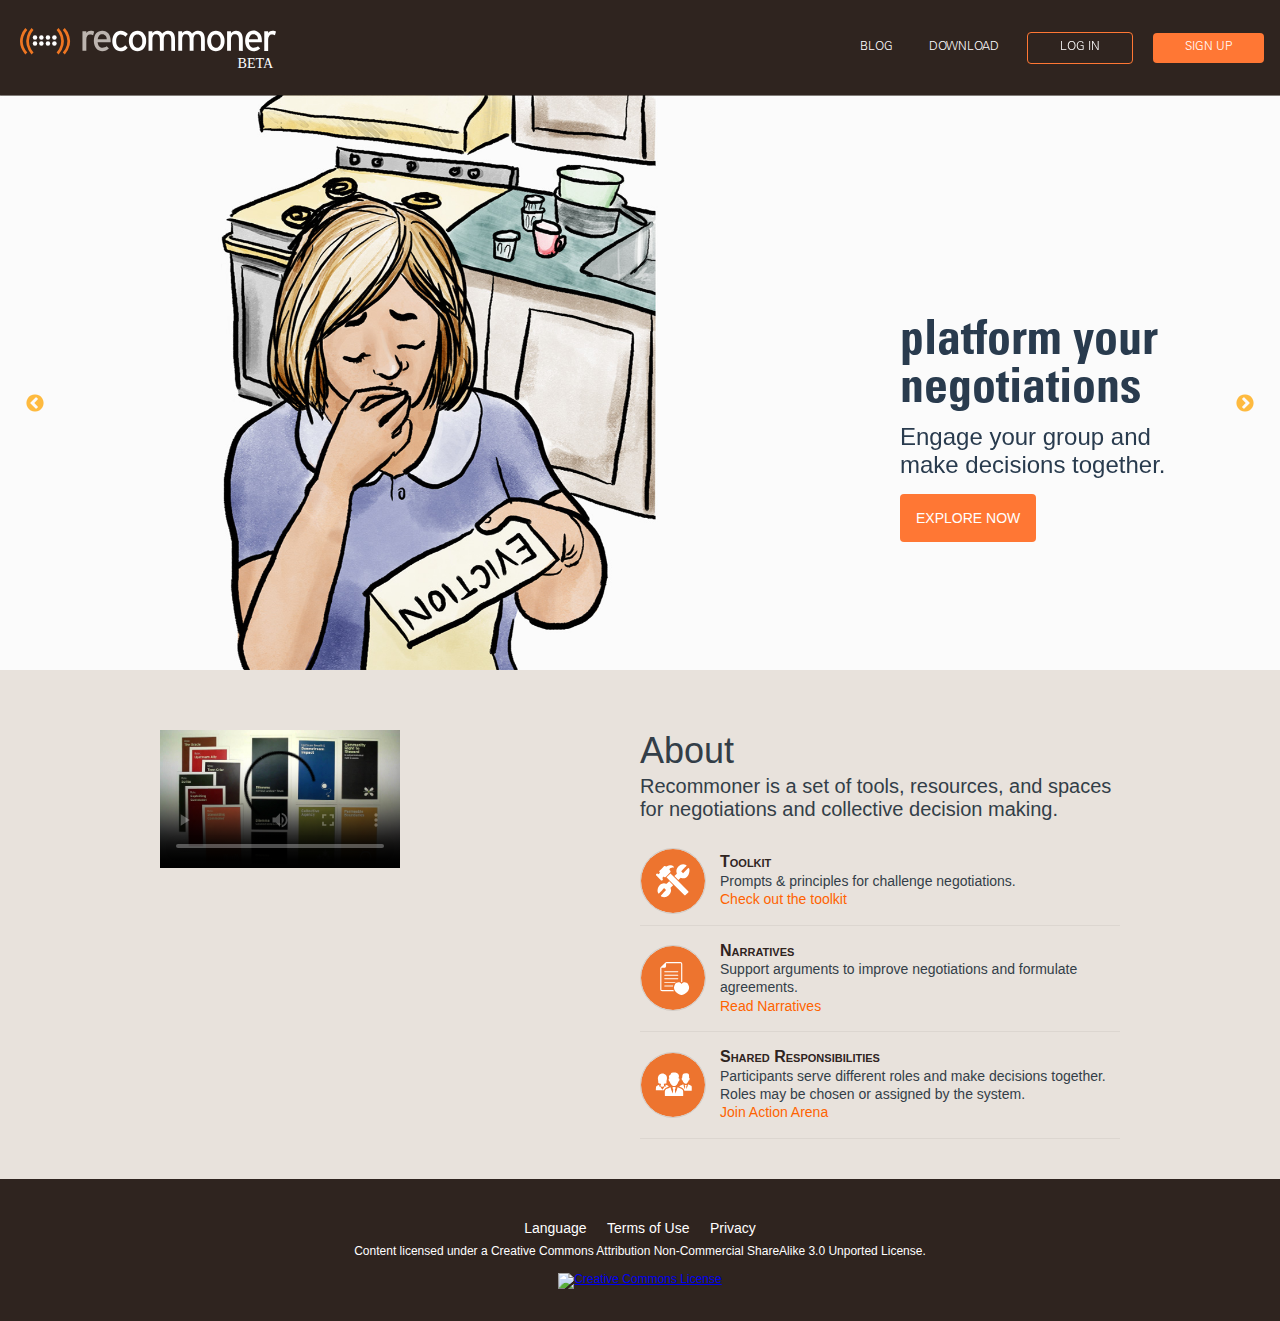
==== beta/index.html @ 53f6404b "move all files to beta folder" ====
<!DOCTYPE html>
<html>

<head>
    <meta charset="UTF-8">
    <meta name="description" content="Recommoner is a platform built to address social dilemmas.">
    <meta http-equiv="Content-Type" content="text/html; charset=utf-8">
    <meta http-equiv="X-UA-Compatible" content="IE=edge,chrome=1">
    <meta name=viewport content="width=device-width, initial-scale=1">

    <title>Recommoner</title>

    <link rel="apple-touch-icon" sizes="152x152" href="/apple-touch-icon.png">
    <link rel="icon" type="image/png" href="/favicon-32x32.png" sizes="32x32">
    <link rel="icon" type="image/png" href="/favicon-16x16.png" sizes="16x16">
    <link rel="manifest" href="/manifest.json">
    <link rel="mask-icon" href="/safari-pinned-tab.svg" color="#5bbad5">
    <meta name="theme-color" content="#ffffff">

    <link rel="stylesheet" type="text/css" href="slick/slick.css" />
    <link rel="stylesheet" type="text/css" href="slick/slick-theme.css" />

    <link href="https://vjs.zencdn.net/5.19.2/video-js.css" rel="stylesheet">

    <link rel="stylesheet" type="text/css" href="css/tachyons.css">
    <link rel="stylesheet" type="text/css" href="css/style.css" />

    <!-- <script src="https://use.fontawesome.com/e6d8ed2f0f.js"></script> -->
    <!-- generic fontawesome -->
    <script src="https://use.fontawesome.com/c4970f7ace.js"></script>
    <!-- my specific asynchronous fontawesome -->

    <style>
    .bulletpoint .title {
            color: #2f241f;
            display: block;
        }

        .bulletpoint .desc {
            display: block;
        }

        .slick-next {
            right: 25px;
            z-index: 10;
        }

        .slick-next:before,
        .slick-prev:before {
            color: orange;
            height: 2em;
            width: 2em;
        }

        .slick-prev {
            left: 25px;
            z-index: 10;
        }

        .video-dimensions {
            padding-top: 2em;
            width: 400px;
            height: 250px;
            max-width: 600px;
            max-height: 425px
        }

        #about {
            background-color: #e8e2dc;
            color: #333e48;
            display: block;
            border-radius: 4px;
            padding: 2em;
        }

        #slider {
            overflow: hidden;
            padding-bottom: 15px;
            margin-bottom: -15px;
        }

        #wrapper {
            background-color: #e8e2dc;
        }
    }
    </style>

</head>

<body class="">
    <main id="wrapper">
        <header class="">
            <nav class="dt w-100 center pa3">
                <div class="dtc w2 v-mid pa1">
                    <a href="#" class="dib w5 h2 pv2">
                        <img src="img/logo-beta.svg">
                    </a>
                </div>
                <div id="navlinks" class="dtc tr pt3 ph3">
                    <a class="f7 hover-orange no-underline white dn dib-l pv2 ph3" href="http://recommoning.com" target="_blank">Blog</a>
                    <a class="f7 hover-orange no-underline white dn dib-l pv2 ph3" href="download.html">Download</a>
                    <a id="loginBtn" class="f7 hover-orange no-underline white dib ml2 pv2 ph4 ba br2 mr2 mr3-ns grow" href="login.html">Log In</a>
                    <a id="signupBtn" class="f7 hover-white no-underline white dib mh0 pv2 ph4 br2 mr2 mr3-ns grow" href="login.html">Sign Up</a>
                </div>
            </nav>
        </header>
        <div id="slider" class="">
            <div class="cover bg-left pv6 db" style="background-image: url(img/eviction.jpg);">
                <div id="maintext" class="pt5 ph1 mr5 measure-narrow fr">
                    <h1 class="f2 f1-l mb0 lh-solid">platform your negotiations</h1>
                    <h2 class="f3 mt2 mb3 fw4">Engage your group and make decisions together.                                        </h2>
                    <a id="exploreBtn" class="f6 hover-white no-underline white dib pa3 br2 mr2 mr3-ns grow ttu" href="construction/">Explore Now</a>
                </div>
            </div>
            <div class="cover bg-left pv6 db" style="background-image: url(img/village.jpg);">
                <div id="maintext" class="pt5 ph1 mr5 measure-narrow fr">
                    <h1 class="f2 f1-l mb0 lh-solid">different roles</h1>
                    <h2 class="f3 mt2 mb3 fw4">Based on the Yoruba village idea, roles open up new spaces for commons-based agreements. </h2>
                    <a id="exploreBtn" class="f6 hover-white no-underline white dib pa3 br2 mr2 mr3-ns grow ttu" href="construction/">Explore Now</a>
                </div>
            </div>
            <div class="cover bg-left pv6 db" style="background-image: url(img/differenceandinclusion.jpg);">
                <div id="maintext" class="pt5 ph1 mr5 measure-narrow fr">
                    <h1 class="f2 f1-l mb0 lh-solid">difference & inclusion</h1>
                    <h2 class="f3 mt2 mb3 fw4">Form collective rules that will respect individual interests.                            </h2>
                    <a id="exploreBtn" class="f6 hover-white no-underline white dib pa3 br2 mr2 mr3-ns grow ttu" href="construction/">Explore Now</a>
                </div>
            </div>
            <div class="cover bg-left pv6 db" style="background-image: url(img/negotiatefairly.jpg);">
                <div id="maintext" class="pt5 ph1 mr5 measure-narrow fr">
                    <h1 class="f2 f1-l mb0 lh-solid">negotiate fairly</h1>
                    <h2 class="f3 mt2 mb3 fw4">Learn patterns of negotiation built on reciprocity, trust, and reputation.               </h2>
                    <a id="exploreBtn" class="f6 hover-white no-underline white dib pa3 br2 mr2 mr3-ns grow ttu" href="construction/">Explore Now</a>
                </div>
            </div>
        </div>

        <article id="about" class="cf center white pt2 center v-mid mw8">
            <div id="vidcol" class="fl w-100 w-50-ns">
                <video id="video" class="video-js center w-100 w-50-ns fl" controls preload="auto" poster="vids/poster.jpg" data-setup="{}">
              <source src="vids/large.mp4" type='video/mp4'>
              <source src="vids/large.webm" type='video/webm'>
              <source src="vids/small.mp4" type='video/mp4'>
              <source src="vids/small.webm" type='video/webm'>
              <p class="vjs-no-js">
                To view this video please enable JavaScript, and consider upgrading to a web browser that
                <a href="https://videojs.com/html5-video-support/" target="_blank">supports HTML5 video</a>
              </p>
            </video>
            </div>
            <div id="textcol" class="fl w-100 w-50-ns pb2">
                <h1 class="tl mb1 f2 fw4 mt0">About</h1>
                <span class="f4 fw3 pb3 db">Recommoner is a set of tools, resources, and spaces for negotiations and collective decision making.</span>

                <article class="dt w-100 bb b--black-05 pb2 mt2" href="#0">
                    <div class="dtc w2 w3-ns v-mid">
                        <img src="img/toolkit.svg" class="ba b--black-10 db br-100 w2 w3-ns h2 h3-ns" />
                    </div>
                    <div class="dtc v-mid pl3 pv2 bulletpoint">
                        <span class="f6"><span class="title f5 b small-caps">Toolkit</span> Prompts & principles for challenge negotiations.<br><a href="pdfs/toolkit.pdf" class="link orange dim">Check out the toolkit</a></span>
                    </div>
                </article>

                <article class="dt w-100 bb b--black-05 pb2 mt2" href="#0">
                    <div class="dtc w2 w3-ns v-mid">
                        <img src="img/narratives.svg" class="ba b--black-10 db br-100 w2 w3-ns h2 h3-ns" />
                    </div>
                    <div class="dtc v-mid pl3 pv2 bulletpoint">
                        <span class="f6"><span class="title f5 b small-caps">Narratives</span> Support arguments to improve negotiations and formulate agreements.<br><a href="#" class="link orange dim">Read Narratives</a></span>
                    </div>
                </article>

                <article class="dt w-100 bb b--black-05 pb2 mt2" href="#0">
                    <div class="dtc w2 w3-ns v-mid">
                        <img src="img/responsibility.svg" class="ba b--black-10 db br-100 w2 w3-ns h2 h3-ns" />
                    </div>
                    <div class="dtc v-mid pl3 pv2 bulletpoint">
                        <span class="f6"><span class="title f5 b small-caps">Shared Responsibilities</span> Participants serve different roles and make decisions together. Roles may be chosen or assigned by the system.<br><a href="#" class="link orange dim">Join Action Arena</a></span>
                    </div>
                </article>
            </div>
        </article>

        <footer class="pv4 white">
            <div class="tc mv2">
                <a href="#" title="Language" class="f6 dib ph2 link white dim">Language</a>
                <a href="#" title="Terms" class="f6 dib ph2 link white dim">Terms of Use</a>
                <a href="#" title="Privacy" class="f6 dib ph2 link white dim">Privacy</a>
            </div>
            <small class="f7 db tc">Content licensed under a Creative Commons Attribution Non-Commercial ShareAlike 3.0 Unported License.<br><br><a rel="license" href="http://creativecommons.org/licenses/by-nc-sa/3.0/" target="_blank"><img alt="Creative Commons License" style="border-width:0" src="https://i.creativecommons.org/l/by-nc-sa/3.0/80x15.png"></a></small>
        </footer>
    </main>
    <div id="otherjs">
        <script type="text/javascript" src="//code.jquery.com/jquery-1.11.0.min.js"></script>
        <script type="text/javascript" src="//code.jquery.com/jquery-migrate-1.2.1.min.js"></script>
        <script type="text/javascript" src="slick/slick.min.js"></script>
        <script src="https://vjs.zencdn.net/5.19.2/video.js"></script>
        <script type="text/javascript">
            $(document).ready(function() {
                $('#slider').slick({
                    infinite: true,
                    speed: 3500,
                    autoplay: true,
                    dots: true,
                    arrows: true,
                    // adaptiveHeight: true
                });
            });
        </script>
        <script>
            (function(i, s, o, g, r, a, m) {
                i['GoogleAnalyticsObject'] = r;
                i[r] = i[r] || function() {
                    (i[r].q = i[r].q || []).push(arguments)
                }, i[r].l = 1 * new Date();
                a = s.createElement(o),
                    m = s.getElementsByTagName(o)[0];
                a.async = 1;
                a.src = g;
                m.parentNode.insertBefore(a, m)
            })(window, document, 'script', 'https://www.google-analytics.com/analytics.js', 'ga');

            ga('create', 'UA-97721582-1', 'auto');
            ga('send', 'pageview');
        </script>
    </div>

</body>

</html>
---- beta/css/style.css ----
body {
    background-color: #2F241F;
    font-family: -apple-system, BlinkMacSystemFont, 'avenir next', avenir, 'helvetica neue', helvetica, ubuntu, roboto, noto, 'segoe ui', arial, sans-serif;
}

slider {
    font-family: "UniversLTStd-Light", "Univers", Univers;
}

nav {
    background-color: #2F241F;
    /* brown */
    text-transform: uppercase;
    font-family: "UniversLTStd-Light", "Univers", sans-serif;
}

footer {
    background-color: #2F241F;
    /* orange */
    min-height: 100px;
    max-height: 150px;
    width: 100%;
    /*position: absolute;*/
    bottom: 0;
    left: 0;
}

#maintext {
    color: #293B4E;
}

#maintext h1 {
    font-family: "UniversLTStd-BoldCn", "Univers", sans-serif;
}

#wrapper {
    min-height: 100%;
    background-color: #FF7734;
}

#loginBtn {
    border-color: #FF7734;
    font-family: "UniversLTStd-Light", "Univers", sans-serif;
}

#signupBtn {
    background-color: #FF7734;
    /* correct orange */
}

#exploreBtn {
    background-color: #FF7734;
}


/* UNIVERS */

@font-face {
    font-family: "UniversLTStd";
    src: url('../font/UniversLTStd.otf');
}

@font-face {
    font-family: "UniversLTStd-BoldCn";
    src: url('../font/UniversLTStd-BoldCn.otf');
}

@font-face {
    font-family: "UniversLTStd-Light";
    src: url('../font/UniversLTStd-Light.otf');
}
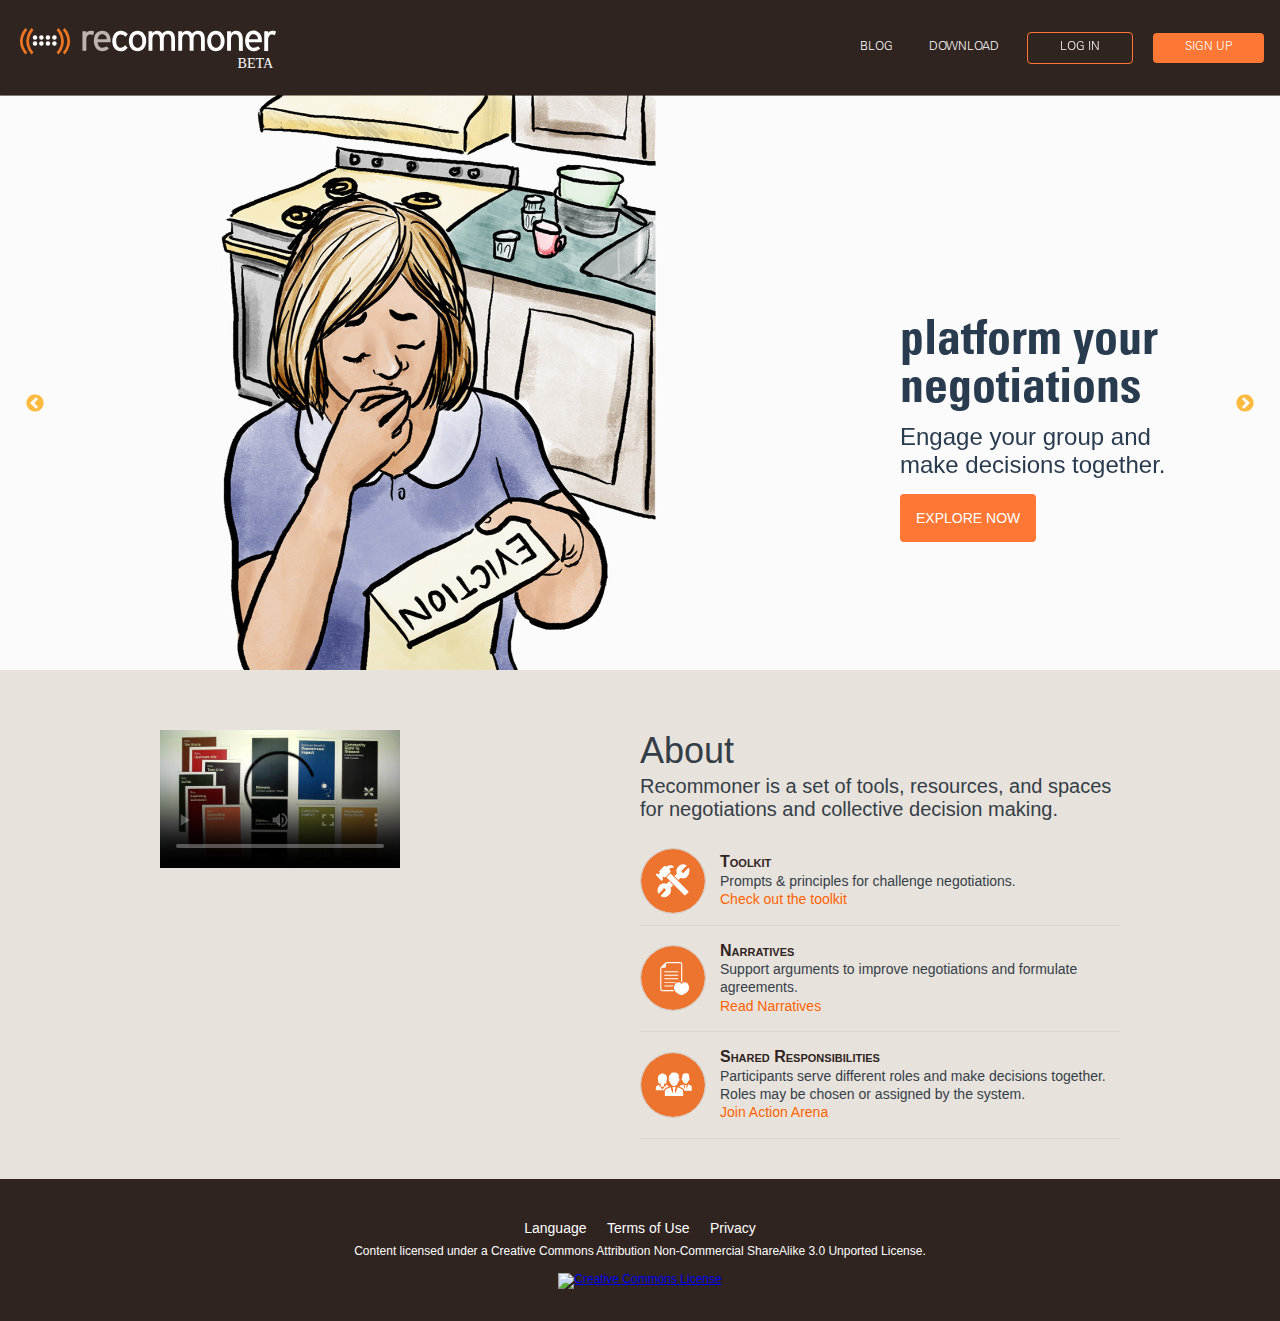
==== commit 0eceadbf: "add toolkit pdf" ====
--- a/beta/index.html
+++ b/beta/index.html
@@ -92,15 +92,15 @@
         <header class="">
             <nav class="dt w-100 center pa3">
                 <div class="dtc w2 v-mid pa1">
-                    <a href="#" class="dib w5 h2 pv2">
+                    <a href="index.html" class="dib w5 h2 pv2">
                         <img src="img/logo-beta.svg">
                     </a>
                 </div>
                 <div id="navlinks" class="dtc tr pt3 ph3">
                     <a class="f7 hover-orange no-underline white dn dib-l pv2 ph3" href="http://recommoning.com" target="_blank">Blog</a>
                     <a class="f7 hover-orange no-underline white dn dib-l pv2 ph3" href="download.html">Download</a>
-                    <a id="loginBtn" class="f7 hover-orange no-underline white dib ml2 pv2 ph4 ba br2 mr2 mr3-ns grow" href="login.html">Log In</a>
-                    <a id="signupBtn" class="f7 hover-white no-underline white dib mh0 pv2 ph4 br2 mr2 mr3-ns grow" href="login.html">Sign Up</a>
+                    <a id="loginBtn" class="f7 hover-orange no-underline white dib ml2 pv2 ph4 ba br2 mr2 mr3-ns grow" href="download.html">Log In</a>
+                    <a id="signupBtn" class="f7 hover-white no-underline white dib mh0 pv2 ph4 br2 mr2 mr3-ns grow" href="download.html">Sign Up</a>
                 </div>
             </nav>
         </header>
